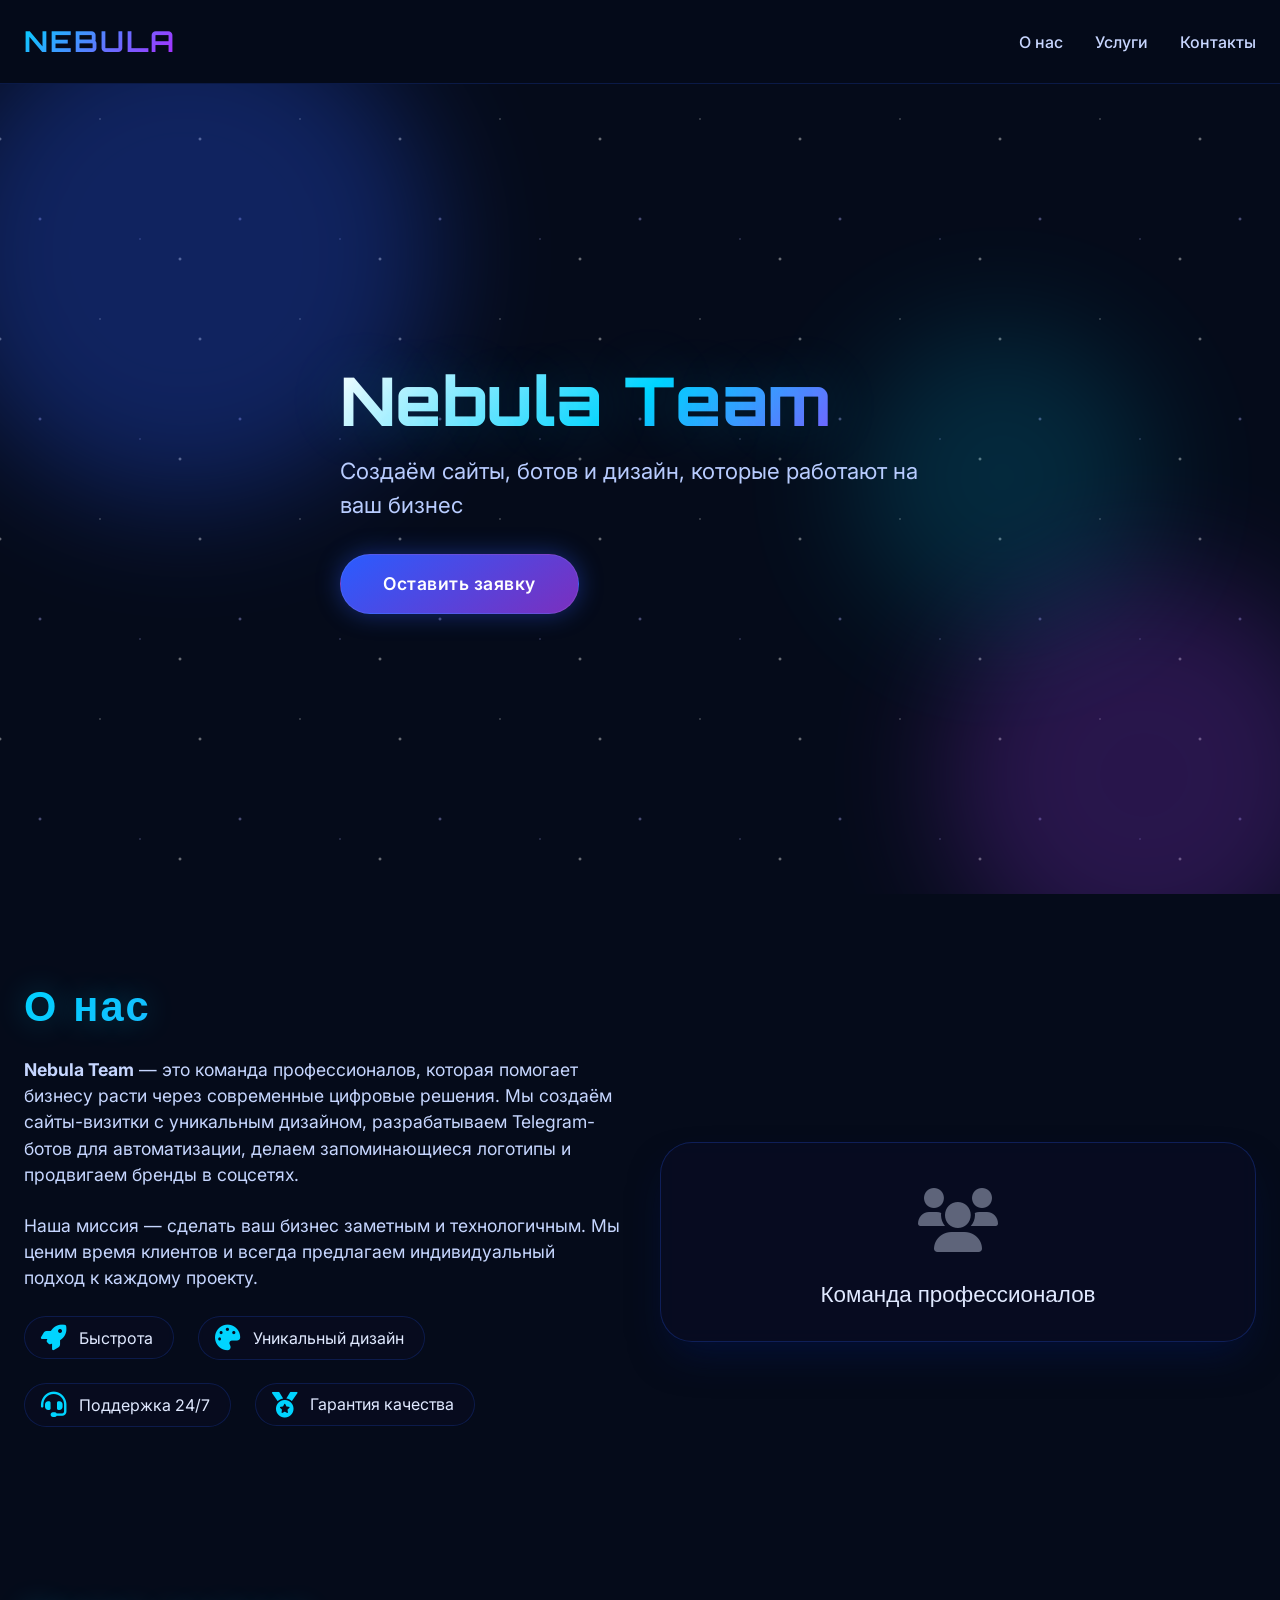
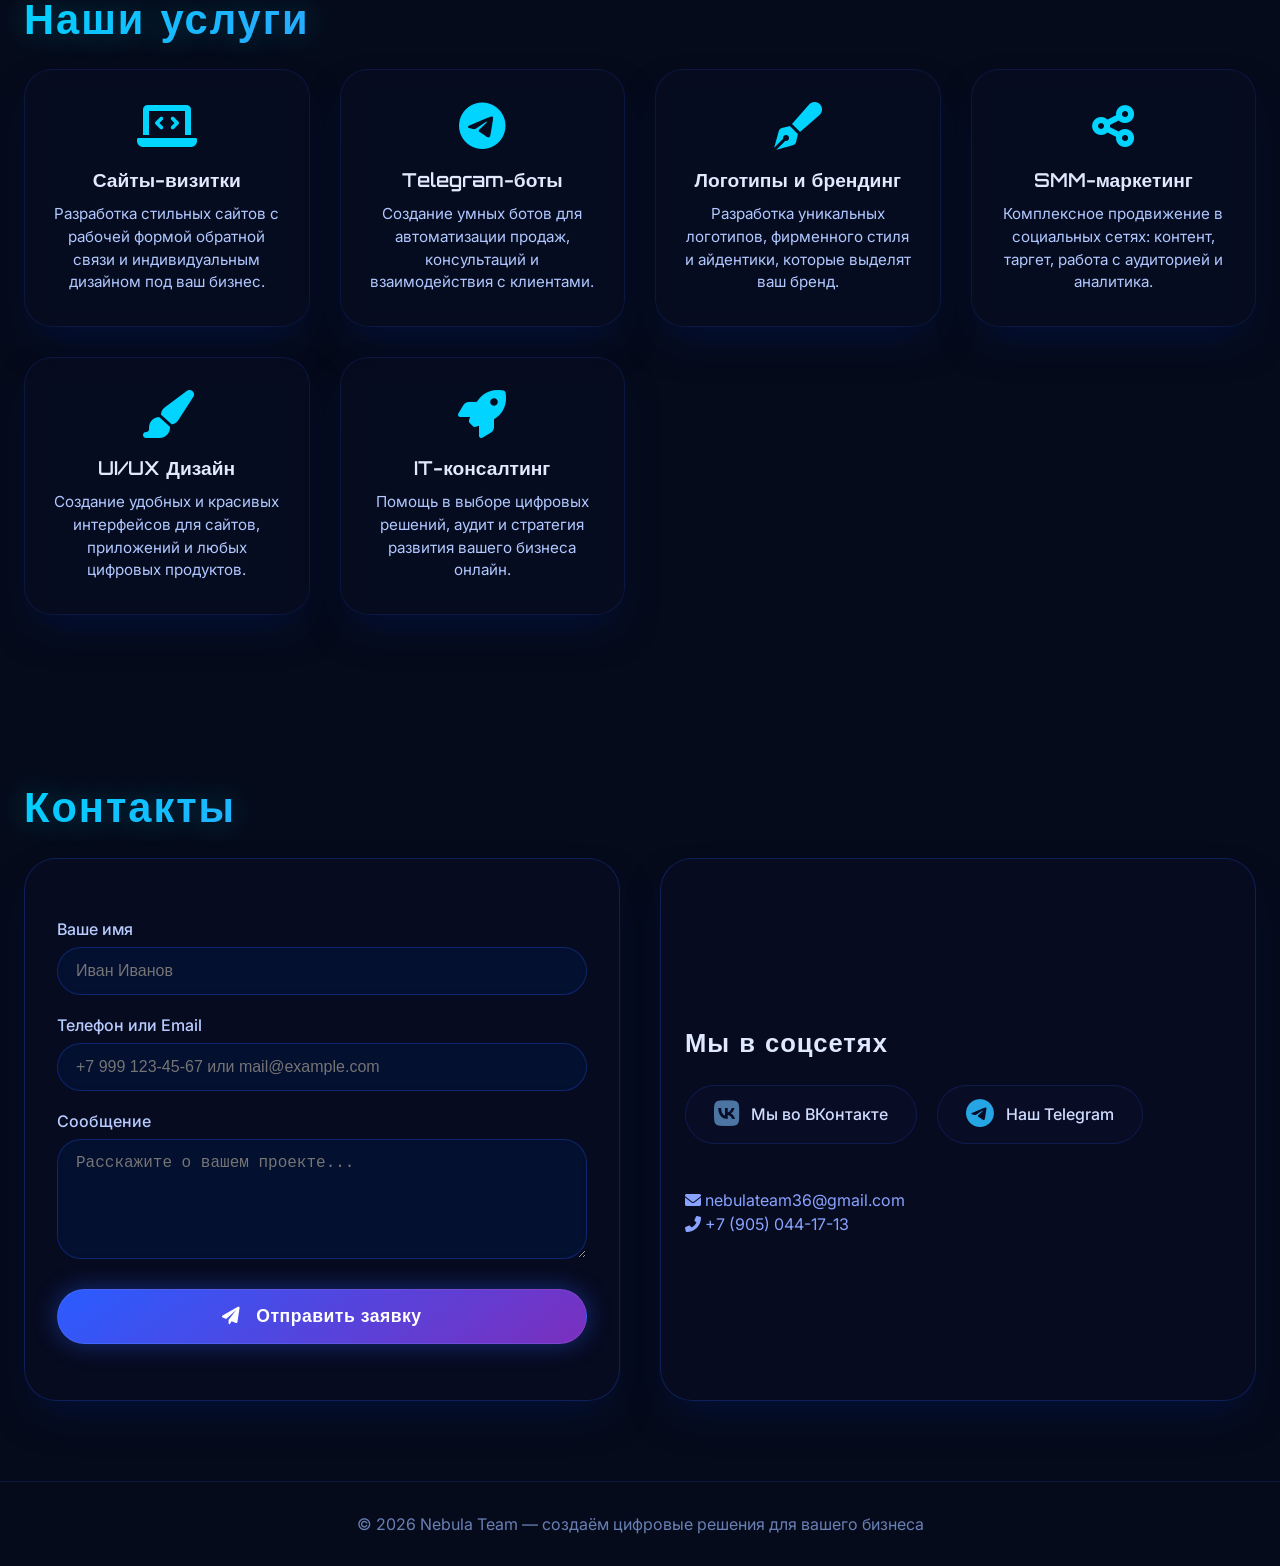
==== index.html @ 7425551d "Rename sait.html to index.html" ====
<!DOCTYPE html>
<html lang="ru">
<head>
    <meta charset="UTF-8">
    <meta name="viewport" content="width=device-width, initial-scale=1.0">
    <title>Nebula Team · IT-студия</title>
    <link rel="stylesheet" href="style.css">
    <!-- Шрифты -->
    <link rel="preconnect" href="https://fonts.googleapis.com">
    <link rel="preconnect" href="https://fonts.gstatic.com" crossorigin>
    <link href="https://fonts.googleapis.com/css2?family=Inter:opsz,wght@14..32,400;14..32,500;14..32,600;14..32,700&family=Orbitron:wght@500;600;700;800&display=swap" rel="stylesheet">
    <!-- Font Awesome 6 -->
    <link rel="stylesheet" href="https://cdnjs.cloudflare.com/ajax/libs/font-awesome/6.0.0-beta3/css/all.min.css">
</head>
<body>
    <!-- ========== ХЕДЕР ========== -->
    <header>
        <div class="container header-inner">
            <div class="logo-container">
                <span class="logo-text">NEBULA</span>
            </div>
            <nav>
                <button class="hamburger" id="hamburger" aria-label="Меню">
                    <i class="fas fa-bars"></i>
                </button>
                <ul id="nav-menu">
                    <li><a href="#about">О нас</a></li>
                    <li><a href="#services">Услуги</a></li>
                    <li><a href="#contacts">Контакты</a></li>
                </ul>
            </nav>
        </div>
    </header>

    <!-- ========== HERO ========== -->
    <section class="hero" id="home">
        <div class="hero-bg">
            <div class="stars"></div>
            <div class="floating-shapes">
                <div class="shape shape1"></div>
                <div class="shape shape2"></div>
                <div class="shape shape3"></div>
            </div>
        </div>
        <div class="container hero-content">
            <h1>Nebula Team</h1>
            <p>Создаём сайты, ботов и дизайн, которые работают на ваш бизнес</p>
            <a href="#contacts" class="btn-primary">Оставить заявку</a>
        </div>
    </section>

    <!-- ========== О НАС ========== -->
    <section id="about">
        <div class="container">
            <h2 class="section-title">О нас</h2>
            <div class="about-grid">
                <div class="about-text">
                    <p><strong>Nebula Team</strong> — это команда профессионалов, которая помогает бизнесу расти через современные цифровые решения. Мы создаём сайты-визитки с уникальным дизайном, разрабатываем Telegram-ботов для автоматизации, делаем запоминающиеся логотипы и продвигаем бренды в соцсетях.</p>
                    <p>Наша миссия — сделать ваш бизнес заметным и технологичным. Мы ценим время клиентов и всегда предлагаем индивидуальный подход к каждому проекту.</p>
                    <div class="advantages">
                        <span class="advantage-item"><i class="fas fa-rocket"></i> Быстрота</span>
                        <span class="advantage-item"><i class="fas fa-palette"></i> Уникальный дизайн</span>
                        <span class="advantage-item"><i class="fas fa-headset"></i> Поддержка 24/7</span>
                        <span class="advantage-item"><i class="fas fa-medal"></i> Гарантия качества</span>
                    </div>
                </div>
                <div class="glass" style="padding: 30px; min-height: 200px; display: flex; align-items: center; justify-content: center; flex-direction: column;">
                    <span style="font-size: 4rem; opacity: 0.4;"><i class="fas fa-users"></i></span>
                    <span style="font-family: 'Orbitron', sans-serif; font-size: 1.4rem; margin-top: 8px;">Команда профессионалов</span>
                </div>
            </div>
        </div>
    </section>

    <!-- ========== УСЛУГИ ========== -->
    <section id="services">
        <div class="container">
            <h2 class="section-title">Наши услуги</h2>
            <div class="services-grid">
                <!-- 1. Разработка сайтов-визиток -->
                <div class="service-card glass">
                    <i class="fas fa-laptop-code"></i>
                    <h3>Сайты-визитки</h3>
                    <p>Разработка стильных сайтов с рабочей формой обратной связи и индивидуальным дизайном под ваш бизнес.</p>
                </div>
                <!-- 2. Telegram-боты -->
                <div class="service-card glass">
                    <i class="fab fa-telegram"></i>
                    <h3>Telegram-боты</h3>
                    <p>Создание умных ботов для автоматизации продаж, консультаций и взаимодействия с клиентами.</p>
                </div>
                <!-- 3. Создание логотипов -->
                <div class="service-card glass">
                    <i class="fas fa-pen-fancy"></i>
                    <h3>Логотипы и брендинг</h3>
                    <p>Разработка уникальных логотипов, фирменного стиля и айдентики, которые выделят ваш бренд.</p>
                </div>
                <!-- 4. SMM-маркетинг -->
                <div class="service-card glass">
                    <i class="fas fa-share-alt"></i>
                    <h3>SMM-маркетинг</h3>
                    <p>Комплексное продвижение в социальных сетях: контент, таргет, работа с аудиторией и аналитика.</p>
                </div>
                <!-- 5. Дополнительно: Дизайн -->
                <div class="service-card glass">
                    <i class="fas fa-paint-brush"></i>
                    <h3>UI/UX Дизайн</h3>
                    <p>Создание удобных и красивых интерфейсов для сайтов, приложений и любых цифровых продуктов.</p>
                </div>
                <!-- 6. Дополнительно: Консалтинг -->
                <div class="service-card glass">
                    <i class="fas fa-rocket"></i>
                    <h3>IT-консалтинг</h3>
                    <p>Помощь в выборе цифровых решений, аудит и стратегия развития вашего бизнеса онлайн.</p>
                </div>
            </div>
        </div>
    </section>

    <!-- ========== КОНТАКТЫ ========== -->
    <section id="contacts">
        <div class="container">
            <h2 class="section-title">Контакты</h2>
            <div class="contacts-wrapper">
                <!-- Форма -->
                <div class="contact-form glass">
                    <form id="contactForm">
                        <label for="name">Ваше имя</label>
                        <input type="text" id="name" placeholder="Иван Иванов" required>

                        <label for="contact">Телефон или Email</label>
                        <input type="text" id="contact" placeholder="+7 999 123-45-67 или mail@example.com" required>

                        <label for="message">Сообщение</label>
                        <textarea id="message" placeholder="Расскажите о вашем проекте..." required></textarea>

                        <button type="submit" class="btn-primary" id="submitBtn">
                            <i class="fas fa-paper-plane" style="margin-right: 10px;"></i> Отправить заявку
                        </button>
                    </form>
                    <div id="formStatus" style="margin-top: 16px; font-weight: 500;"></div>
                </div>

                <!-- Социальные сети -->
                <div class="social-block glass">
                    <h3>Мы в соцсетях</h3>
                    <div class="social-links">
                        <a href="https://vk.com/your_club" target="_blank" rel="noopener">
                            <i class="fab fa-vk" style="color: #4C75A3;"></i> Мы во ВКонтакте
                        </a>
                        <a href="https://t.me/your_channel" target="_blank" rel="noopener">
                            <i class="fab fa-telegram-plane" style="color: #26A5E4;"></i> Наш Telegram
                        </a>
                    </div>
                    <div style="margin-top: 20px; color: #8aa3ff;">
                        <p><i class="fas fa-envelope"></i> nebulateam36@gmail.com</p>
                        <p><i class="fas fa-phone-alt"></i> +7 (905) 044-17-13</p>
                    </div>
                </div>
            </div>
        </div>
    </section>

    <!-- ========== ФУТЕР ========== -->
    <footer style="padding: 30px 0; border-top: 1px solid rgba(42,92,255,0.15); text-align: center; color: #6a7fb5;">
        <div class="container">
            <p>© 2026 Nebula Team — создаём цифровые решения для вашего бизнеса</p>
        </div>
    </footer>

    <script src="script.js"></script>
</body>
</html>
---- style.css ----
/* ----- RESET & БАЗА ----- */
* {
    margin: 0;
    padding: 0;
    box-sizing: border-box;
}
html {
    scroll-behavior: smooth;
}
body {
    font-family: 'Inter', sans-serif;
    background-color: #050B1A;
    color: #e0e9ff;
    line-height: 1.5;
    overflow-x: hidden;
}
a {
    text-decoration: none;
    color: inherit;
}
.container {
    max-width: 1300px;
    margin: 0 auto;
    padding: 0 24px;
}

/* ----- СТЕКЛЯННЫЕ КАРТОЧКИ И НЕОН ----- */
.glass {
    background: rgba(10, 14, 39, 0.55);
    backdrop-filter: blur(10px);
    -webkit-backdrop-filter: blur(10px);
    border: 1px solid rgba(42, 92, 255, 0.25);
    border-radius: 32px;
    box-shadow: 0 20px 40px -12px rgba(0, 20, 80, 0.6);
}
.neon-glow {
    box-shadow: 0 0 20px rgba(0, 212, 255, 0.3), 0 0 60px rgba(176, 38, 255, 0.2);
}
.btn-primary {
    display: inline-block;
    background: linear-gradient(145deg, #2A5CFF, #7B2FBE);
    border: none;
    padding: 16px 42px;
    border-radius: 60px;
    font-weight: 600;
    font-size: 1.1rem;
    color: #fff;
    letter-spacing: 0.5px;
    cursor: pointer;
    transition: 0.3s ease;
    box-shadow: 0 0 24px rgba(42, 92, 255, 0.4);
    border: 1px solid rgba(255,255,255,0.08);
}
.btn-primary:hover {
    transform: translateY(-3px) scale(1.02);
    box-shadow: 0 0 40px #2A5CFF, 0 0 80px #7B2FBE;
    background: linear-gradient(145deg, #3b6aff, #8f3fdf);
}
.section-title {
    font-family: 'Orbitron', sans-serif;
    font-weight: 700;
    font-size: 2.6rem;
    letter-spacing: 2px;
    margin-bottom: 20px;
    background: linear-gradient(135deg, #00D4FF, #B026FF);
    -webkit-background-clip: text;
    -webkit-text-fill-color: transparent;
    background-clip: text;
    text-shadow: 0 0 30px rgba(0, 212, 255, 0.3);
}

/* ----- ХЕДЕР / НАЗВАНИЕ ----- */
header {
    padding: 20px 0;
    position: sticky;
    top: 0;
    z-index: 100;
    background: rgba(5, 11, 26, 0.75);
    backdrop-filter: blur(12px);
    -webkit-backdrop-filter: blur(12px);
    border-bottom: 1px solid rgba(42, 92, 255, 0.2);
}
.header-inner {
    display: flex;
    align-items: center;
    justify-content: space-between;
    flex-wrap: wrap;
}
.logo-container {
    display: flex;
    align-items: center;
}
.logo-text {
    font-family: 'Orbitron', sans-serif;
    font-weight: 700;
    font-size: 1.8rem;
    letter-spacing: 2px;
    background: linear-gradient(135deg, #00D4FF, #B026FF);
    -webkit-background-clip: text;
    -webkit-text-fill-color: transparent;
    background-clip: text;
}

/* НАВИГАЦИЯ */
nav ul {
    display: flex;
    list-style: none;
    gap: 32px;
    align-items: center;
}
nav a {
    font-weight: 500;
    font-size: 1rem;
    color: #c8d6ff;
    transition: 0.2s;
    border-bottom: 2px solid transparent;
    padding-bottom: 4px;
}
nav a:hover {
    color: #00D4FF;
    border-bottom-color: #7B2FBE;
}
.hamburger {
    display: none;
    font-size: 2rem;
    background: none;
    border: none;
    color: #c8d6ff;
    cursor: pointer;
}

/* ----- HERO (с анимированным фоном) ----- */
.hero {
    position: relative;
    min-height: 90vh;
    display: flex;
    align-items: center;
    overflow: hidden;
    padding: 60px 0;
}
.hero-bg {
    position: absolute;
    inset: 0;
    z-index: 0;
    pointer-events: none;
}
.stars {
    position: absolute;
    width: 200%;
    height: 200%;
    top: -50%;
    left: -50%;
    background-image: radial-gradient(2px 2px at 20% 30%, #fff, rgba(0,0,0,0)),
                      radial-gradient(2px 2px at 40% 70%, #b0b0ff, rgba(0,0,0,0)),
                      radial-gradient(1px 1px at 70% 20%, #fff, rgba(0,0,0,0)),
                      radial-gradient(1px 1px at 90% 80%, #b0b0ff, rgba(0,0,0,0)),
                      radial-gradient(2px 2px at 10% 90%, #fff, rgba(0,0,0,0));
    background-size: 200px 200px;
    animation: starPulse 8s infinite alternate;
    opacity: 0.6;
}
@keyframes starPulse {
    0% { opacity: 0.4; transform: scale(1); }
    100% { opacity: 0.9; transform: scale(1.02); }
}
.floating-shapes {
    position: absolute;
    width: 100%;
    height: 100%;
    top: 0;
    left: 0;
}
.shape {
    position: absolute;
    border-radius: 50%;
    filter: blur(60px);
    opacity: 0.3;
    animation: float 16s infinite alternate ease-in-out;
}
.shape1 { width: 500px; height: 500px; background: #2A5CFF; top: -10%; left: -5%; }
.shape2 { width: 400px; height: 400px; background: #7B2FBE; bottom: -10%; right: -5%; animation-duration: 20s; }
.shape3 { width: 300px; height: 300px; background: #00D4FF; top: 30%; right: 10%; animation-duration: 14s; opacity: 0.15; }
@keyframes float {
    0% { transform: translate(0, 0) scale(1); }
    100% { transform: translate(40px, -30px) scale(1.1); }
}
.hero-content {
    position: relative;
    z-index: 2;
    max-width: 800px;
}
.hero h1 {
    font-family: 'Orbitron', sans-serif;
    font-weight: 800;
    font-size: 4.2rem;
    line-height: 1.1;
    background: linear-gradient(135deg, #fff, #00D4FF, #B026FF);
    -webkit-background-clip: text;
    -webkit-text-fill-color: transparent;
    background-clip: text;
    margin-bottom: 16px;
    text-shadow: 0 0 60px rgba(0, 212, 255, 0.2);
}
.hero p {
    font-size: 1.4rem;
    color: #b8ccff;
    margin-bottom: 32px;
    max-width: 600px;
    font-weight: 400;
}

/* ----- СЕКЦИИ ОБЩИЕ ----- */
section {
    padding: 80px 0;
}

/* О НАС */
.about-grid {
    display: grid;
    grid-template-columns: 1fr 1fr;
    gap: 40px;
    align-items: center;
}
.about-text p {
    font-size: 1.1rem;
    color: #c6d6ff;
    margin-bottom: 24px;
}
.advantages {
    display: flex;
    flex-wrap: wrap;
    gap: 24px;
    margin-top: 16px;
}
.advantage-item {
    display: flex;
    align-items: center;
    gap: 12px;
    background: rgba(10, 14, 39, 0.4);
    backdrop-filter: blur(4px);
    padding: 8px 20px 8px 16px;
    border-radius: 40px;
    border: 1px solid rgba(42, 92, 255, 0.2);
}
.advantage-item i {
    font-size: 1.6rem;
    color: #00D4FF;
}

/* УСЛУГИ */
.services-grid {
    display: grid;
    grid-template-columns: repeat(auto-fit, minmax(250px, 1fr));
    gap: 30px;
    margin-top: 20px;
}
.service-card {
    padding: 32px 24px;
    text-align: center;
    transition: 0.25s ease;
    border-radius: 28px;
    background: rgba(10, 14, 39, 0.45);
    backdrop-filter: blur(8px);
    border: 1px solid rgba(42, 92, 255, 0.15);
}
.service-card:hover {
    transform: translateY(-10px);
    border-color: #7B2FBE;
    box-shadow: 0 0 30px rgba(123, 47, 190, 0.3);
}
.service-card i {
    font-size: 3rem;
    color: #00D4FF;
    margin-bottom: 16px;
}
.service-card h3 {
    font-family: 'Orbitron', sans-serif;
    font-weight: 600;
    font-size: 1.2rem;
    margin-bottom: 8px;
}
.service-card p {
    color: #b0c8ff;
    font-size: 0.95rem;
}

/* КОНТАКТЫ + ФОРМА */
.contacts-wrapper {
    display: grid;
    grid-template-columns: 1fr 1fr;
    gap: 40px;
    margin-top: 20px;
}
.contact-form {
    padding: 40px 32px;
}
.contact-form label {
    font-weight: 500;
    display: block;
    margin-top: 18px;
    margin-bottom: 6px;
    color: #b8ccff;
}
.contact-form input,
.contact-form textarea {
    width: 100%;
    padding: 14px 18px;
    border-radius: 40px;
    background: rgba(0, 20, 60, 0.5);
    border: 1px solid rgba(42, 92, 255, 0.3);
    color: #fff;
    font-size: 1rem;
    outline: none;
    transition: 0.2s;
    backdrop-filter: blur(4px);
}
.contact-form input:focus,
.contact-form textarea:focus {
    border-color: #00D4FF;
    box-shadow: 0 0 20px rgba(0, 212, 255, 0.2);
}
.contact-form textarea {
    min-height: 120px;
    resize: vertical;
    border-radius: 24px;
}
.contact-form .btn-primary {
    margin-top: 24px;
    width: 100%;
    justify-content: center;
}
.social-block {
    padding: 32px 24px;
    display: flex;
    flex-direction: column;
    gap: 24px;
    justify-content: center;
}
.social-block h3 {
    font-family: 'Orbitron', sans-serif;
    font-size: 1.6rem;
    letter-spacing: 1px;
}
.social-links {
    display: flex;
    flex-wrap: wrap;
    gap: 20px;
}
.social-links a {
    display: inline-flex;
    align-items: center;
    gap: 12px;
    background: rgba(10, 14, 39, 0.6);
    backdrop-filter: blur(4px);
    padding: 14px 28px;
    border-radius: 60px;
    border: 1px solid rgba(42, 92, 255, 0.2);
    font-weight: 500;
    transition: 0.2s;
    color: #d0ddff;
}
.social-links a i {
    font-size: 1.8rem;
}
.social-links a:hover {
    border-color: #00D4FF;
    box-shadow: 0 0 24px rgba(0, 212, 255, 0.2);
    transform: scale(1.03);
}

/* ----- АДАПТИВНОСТЬ (Mobile First) ----- */
@media (max-width: 992px) {
    .about-grid {
        grid-template-columns: 1fr;
    }
    .contacts-wrapper {
        grid-template-columns: 1fr;
    }
    .hero h1 {
        font-size: 3.2rem;
    }
}
@media (max-width: 768px) {
    .hamburger {
        display: block;
    }
    nav ul {
        display: none;
        flex-direction: column;
        background: rgba(5, 11, 26, 0.95);
        backdrop-filter: blur(12px);
        padding: 20px;
        border-radius: 24px;
        margin-top: 12px;
        gap: 16px;
        width: 100%;
    }
    nav ul.show {
        display: flex;
    }
    .header-inner {
        flex-wrap: wrap;
    }
    nav {
        width: 100%;
    }
    .hero h1 {
        font-size: 2.6rem;
    }
    .hero p {
        font-size: 1.1rem;
    }
    .section-title {
        font-size: 2rem;
    }
    .services-grid {
        grid-template-columns: 1fr 1fr;
    }
}
@media (max-width: 480px) {
    .services-grid {
        grid-template-columns: 1fr;
    }
    .social-links a {
        width: 100%;
        justify-content: center;
    }
    .logo-text {
        font-size: 1.4rem;
    }
}
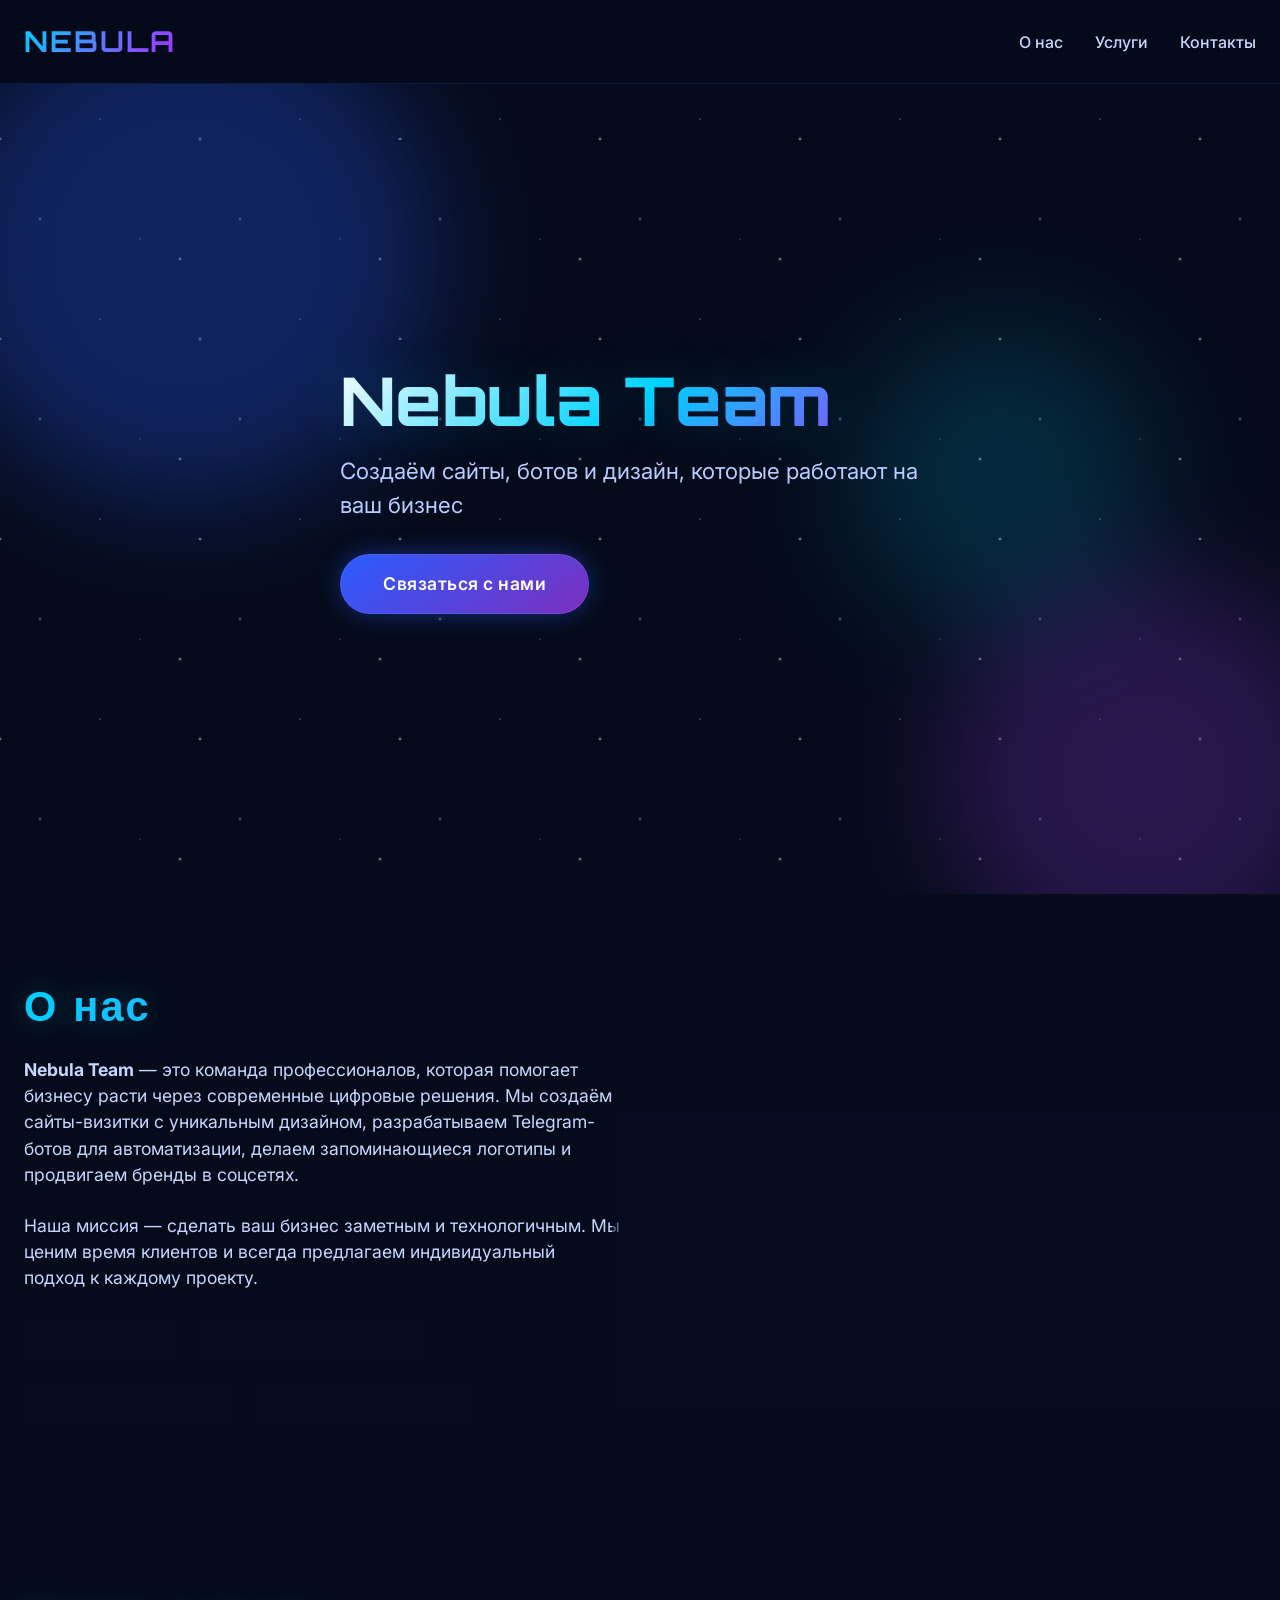
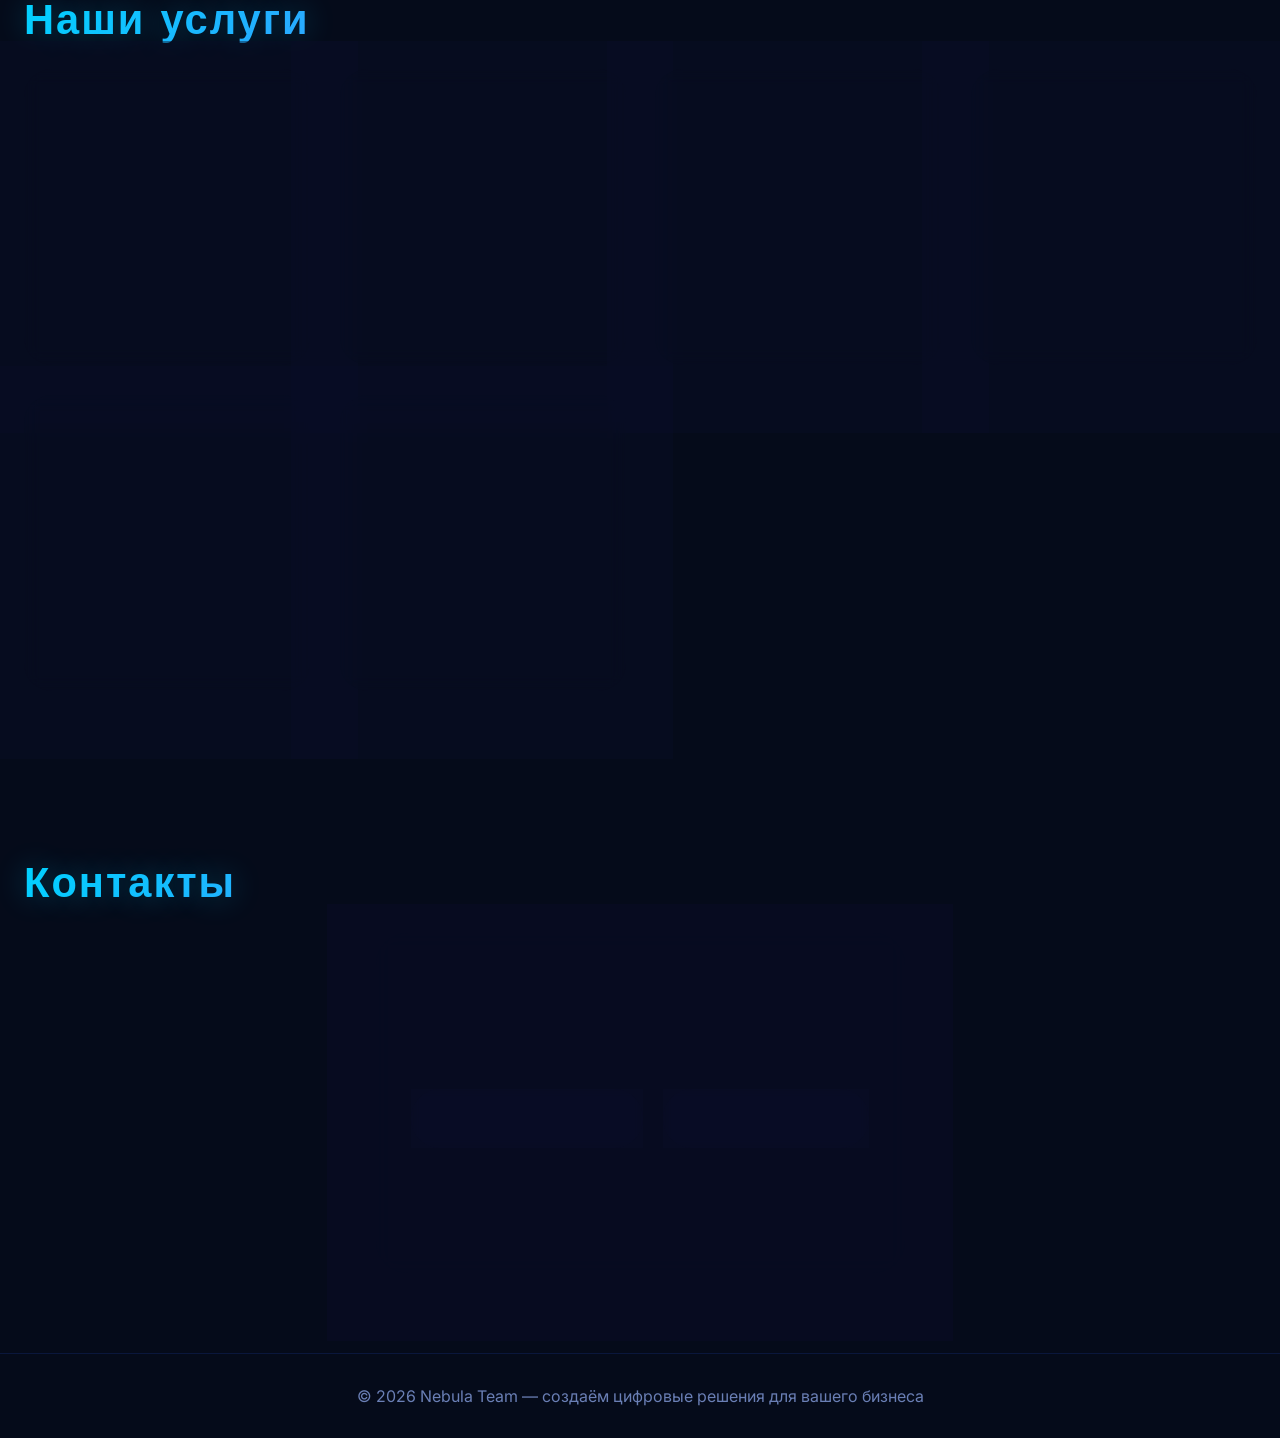
==== commit b8e8fd06: "Rename sait.html to index.html" ====
--- a/index.html
+++ b/index.html
@@ -45,7 +45,7 @@
         <div class="container hero-content">
             <h1>Nebula Team</h1>
             <p>Создаём сайты, ботов и дизайн, которые работают на ваш бизнес</p>
-            <a href="#contacts" class="btn-primary">Оставить заявку</a>
+            <a href="#contacts" class="btn-primary">Связаться с нами</a>
         </div>
     </section>
 
@@ -72,47 +72,65 @@
         </div>
     </section>
 
-    <!-- ========== УСЛУГИ ========== -->
+    <!-- ========== УСЛУГИ (кликабельные) ========== -->
     <section id="services">
         <div class="container">
             <h2 class="section-title">Наши услуги</h2>
             <div class="services-grid">
-                <!-- 1. Разработка сайтов-визиток -->
-                <div class="service-card glass">
-                    <i class="fas fa-laptop-code"></i>
-                    <h3>Сайты-визитки</h3>
-                    <p>Разработка стильных сайтов с рабочей формой обратной связи и индивидуальным дизайном под ваш бизнес.</p>
-                </div>
+                <!-- 1. Сайты-визитки -->
+                <a href="service.html?id=websites" class="service-card-link">
+                    <div class="service-card glass">
+                        <i class="fas fa-laptop-code"></i>
+                        <h3>Сайты-визитки</h3>
+                        <p>Разработка стильных сайтов с рабочей формой обратной связи и индивидуальным дизайном под ваш бизнес.</p>
+                        <span class="service-tag">Подробнее →</span>
+                    </div>
+                </a>
                 <!-- 2. Telegram-боты -->
-                <div class="service-card glass">
-                    <i class="fab fa-telegram"></i>
-                    <h3>Telegram-боты</h3>
-                    <p>Создание умных ботов для автоматизации продаж, консультаций и взаимодействия с клиентами.</p>
-                </div>
-                <!-- 3. Создание логотипов -->
-                <div class="service-card glass">
-                    <i class="fas fa-pen-fancy"></i>
-                    <h3>Логотипы и брендинг</h3>
-                    <p>Разработка уникальных логотипов, фирменного стиля и айдентики, которые выделят ваш бренд.</p>
-                </div>
+                <a href="service.html?id=telegram" class="service-card-link">
+                    <div class="service-card glass">
+                        <i class="fab fa-telegram"></i>
+                        <h3>Telegram-боты</h3>
+                        <p>Создание умных ботов для автоматизации продаж, консультаций и взаимодействия с клиентами.</p>
+                        <span class="service-tag">Подробнее →</span>
+                    </div>
+                </a>
+                <!-- 3. Логотипы и брендинг -->
+                <a href="service.html?id=logo" class="service-card-link">
+                    <div class="service-card glass">
+                        <i class="fas fa-pen-fancy"></i>
+                        <h3>Логотипы и брендинг</h3>
+                        <p>Разработка уникальных логотипов, фирменного стиля и айдентики, которые выделят ваш бренд.</p>
+                        <span class="service-tag">Подробнее →</span>
+                    </div>
+                </a>
                 <!-- 4. SMM-маркетинг -->
-                <div class="service-card glass">
-                    <i class="fas fa-share-alt"></i>
-                    <h3>SMM-маркетинг</h3>
-                    <p>Комплексное продвижение в социальных сетях: контент, таргет, работа с аудиторией и аналитика.</p>
-                </div>
-                <!-- 5. Дополнительно: Дизайн -->
-                <div class="service-card glass">
-                    <i class="fas fa-paint-brush"></i>
-                    <h3>UI/UX Дизайн</h3>
-                    <p>Создание удобных и красивых интерфейсов для сайтов, приложений и любых цифровых продуктов.</p>
-                </div>
-                <!-- 6. Дополнительно: Консалтинг -->
-                <div class="service-card glass">
-                    <i class="fas fa-rocket"></i>
-                    <h3>IT-консалтинг</h3>
-                    <p>Помощь в выборе цифровых решений, аудит и стратегия развития вашего бизнеса онлайн.</p>
-                </div>
+                <a href="service.html?id=smm" class="service-card-link">
+                    <div class="service-card glass">
+                        <i class="fas fa-share-alt"></i>
+                        <h3>SMM-маркетинг</h3>
+                        <p>Комплексное продвижение в социальных сетях: контент, таргет, работа с аудиторией и аналитика.</p>
+                        <span class="service-tag">Подробнее →</span>
+                    </div>
+                </a>
+                <!-- 5. UI/UX Дизайн -->
+                <a href="service.html?id=uiux" class="service-card-link">
+                    <div class="service-card glass">
+                        <i class="fas fa-paint-brush"></i>
+                        <h3>UI/UX Дизайн</h3>
+                        <p>Создание удобных и красивых интерфейсов для сайтов, приложений и любых цифровых продуктов.</p>
+                        <span class="service-tag">Подробнее →</span>
+                    </div>
+                </a>
+                <!-- 6. IT-консалтинг -->
+                <a href="service.html?id=consulting" class="service-card-link">
+                    <div class="service-card glass">
+                        <i class="fas fa-rocket"></i>
+                        <h3>IT-консалтинг</h3>
+                        <p>Помощь в выборе цифровых решений, аудит и стратегия развития вашего бизнеса онлайн.</p>
+                        <span class="service-tag">Подробнее →</span>
+                    </div>
+                </a>
             </div>
         </div>
     </section>
@@ -122,37 +140,18 @@
         <div class="container">
             <h2 class="section-title">Контакты</h2>
             <div class="contacts-wrapper">
-                <!-- Форма -->
-                <div class="contact-form glass">
-                    <form id="contactForm">
-                        <label for="name">Ваше имя</label>
-                        <input type="text" id="name" placeholder="Иван Иванов" required>
-
-                        <label for="contact">Телефон или Email</label>
-                        <input type="text" id="contact" placeholder="+7 999 123-45-67 или mail@example.com" required>
-
-                        <label for="message">Сообщение</label>
-                        <textarea id="message" placeholder="Расскажите о вашем проекте..." required></textarea>
-
-                        <button type="submit" class="btn-primary" id="submitBtn">
-                            <i class="fas fa-paper-plane" style="margin-right: 10px;"></i> Отправить заявку
-                        </button>
-                    </form>
-                    <div id="formStatus" style="margin-top: 16px; font-weight: 500;"></div>
-                </div>
-
-                <!-- Социальные сети -->
-                <div class="social-block glass">
-                    <h3>Мы в соцсетях</h3>
-                    <div class="social-links">
-                        <a href="https://vk.com/your_club" target="_blank" rel="noopener">
+                <div class="social-block glass" style="grid-column: 1 / -1; max-width: 600px; margin: 0 auto;">
+                    <h3>Свяжитесь с нами</h3>
+                    <p style="color: #b8ccff; margin-bottom: 16px;">Мы всегда на связи! Напишите нам в соцсетях или по email:</p>
+                    <div class="social-links" style="justify-content: center;">
+                        <a href="https://vk.ru/club239678865" target="_blank" rel="noopener">
                             <i class="fab fa-vk" style="color: #4C75A3;"></i> Мы во ВКонтакте
                         </a>
-                        <a href="https://t.me/your_channel" target="_blank" rel="noopener">
+                        <a href="https://t.me/nebulateam36" target="_blank" rel="noopener">
                             <i class="fab fa-telegram-plane" style="color: #26A5E4;"></i> Наш Telegram
                         </a>
                     </div>
-                    <div style="margin-top: 20px; color: #8aa3ff;">
+                    <div style="margin-top: 20px; color: #8aa3ff; text-align: center;">
                         <p><i class="fas fa-envelope"></i> nebulateam36@gmail.com</p>
                         <p><i class="fas fa-phone-alt"></i> +7 (905) 044-17-13</p>
                     </div>
--- a/style.css
+++ b/style.css
@@ -284,67 +284,30 @@
     font-size: 0.95rem;
 }
 
-/* КОНТАКТЫ + ФОРМА */
+/* КОНТАКТЫ (только соцсети, форма удалена) */
 .contacts-wrapper {
-    display: grid;
-    grid-template-columns: 1fr 1fr;
-    gap: 40px;
+    display: flex;
+    justify-content: center;
     margin-top: 20px;
 }
-.contact-form {
+.social-block {
     padding: 40px 32px;
-}
-.contact-form label {
-    font-weight: 500;
-    display: block;
-    margin-top: 18px;
-    margin-bottom: 6px;
-    color: #b8ccff;
-}
-.contact-form input,
-.contact-form textarea {
-    width: 100%;
-    padding: 14px 18px;
-    border-radius: 40px;
-    background: rgba(0, 20, 60, 0.5);
-    border: 1px solid rgba(42, 92, 255, 0.3);
-    color: #fff;
-    font-size: 1rem;
-    outline: none;
-    transition: 0.2s;
-    backdrop-filter: blur(4px);
-}
-.contact-form input:focus,
-.contact-form textarea:focus {
-    border-color: #00D4FF;
-    box-shadow: 0 0 20px rgba(0, 212, 255, 0.2);
-}
-.contact-form textarea {
-    min-height: 120px;
-    resize: vertical;
-    border-radius: 24px;
-}
-.contact-form .btn-primary {
-    margin-top: 24px;
-    width: 100%;
-    justify-content: center;
-}
-.social-block {
-    padding: 32px 24px;
     display: flex;
     flex-direction: column;
-    gap: 24px;
-    justify-content: center;
+    gap: 16px;
+    align-items: center;
+    text-align: center;
 }
 .social-block h3 {
     font-family: 'Orbitron', sans-serif;
-    font-size: 1.6rem;
+    font-size: 1.8rem;
     letter-spacing: 1px;
 }
 .social-links {
     display: flex;
     flex-wrap: wrap;
     gap: 20px;
+    justify-content: center;
 }
 .social-links a {
     display: inline-flex;
@@ -371,9 +334,6 @@
 /* ----- АДАПТИВНОСТЬ (Mobile First) ----- */
 @media (max-width: 992px) {
     .about-grid {
-        grid-template-columns: 1fr;
-    }
-    .contacts-wrapper {
         grid-template-columns: 1fr;
     }
     .hero h1 {
@@ -428,4 +388,95 @@
     .logo-text {
         font-size: 1.4rem;
     }
+}
+/* ============================================================
+   КЛИКАБЕЛЬНЫЕ КАРТОЧКИ УСЛУГ
+   ============================================================ */
+.service-card-link {
+    text-decoration: none;
+    color: inherit;
+    display: block;
+    transition: transform 0.3s ease;
+}
+
+.service-card-link:hover {
+    transform: translateY(-5px);
+}
+
+.service-card-link .service-card {
+    cursor: pointer;
+    transition: all 0.3s ease;
+    height: 100%;
+    display: flex;
+    flex-direction: column;
+}
+
+.service-card-link .service-card:hover {
+    border-color: #00D4FF;
+    box-shadow: 0 0 40px rgba(0, 212, 255, 0.2);
+}
+
+.service-tag {
+    display: inline-block;
+    margin-top: 16px;
+    color: #00D4FF;
+    font-weight: 600;
+    font-size: 0.9rem;
+    transition: all 0.3s ease;
+    opacity: 0.7;
+}
+
+.service-card-link:hover .service-tag {
+    opacity: 1;
+    transform: translateX(5px);
+}
+
+/* ============================================================
+   СТРАНИЦА УСЛУГИ (service.html)
+   ============================================================ */
+.back-link {
+    transition: all 0.3s ease;
+}
+
+.back-link:hover {
+    color: #B026FF !important;
+    transform: translateX(-5px);
+}
+
+.service-detail-card {
+    animation: fadeInUp 0.6s ease;
+}
+
+@keyframes fadeInUp {
+    from {
+        opacity: 0;
+        transform: translateY(30px);
+    }
+    to {
+        opacity: 1;
+        transform: translateY(0);
+    }
+}
+
+@media (max-width: 768px) {
+    .service-detail-card {
+        padding: 30px 20px !important;
+    }
+    
+    .service-detail-content .service-header {
+        flex-direction: column;
+        text-align: center;
+    }
+    
+    .service-detail-content [style*="grid-template-columns: 1fr 1fr"] {
+        grid-template-columns: 1fr !important;
+    }
+    
+    .service-detail-content [style*="grid-template-columns: 1fr 1fr 1fr"] {
+        grid-template-columns: 1fr !important;
+    }
+    
+    .service-detail-content h1 {
+        font-size: 1.8rem !important;
+    }
 }
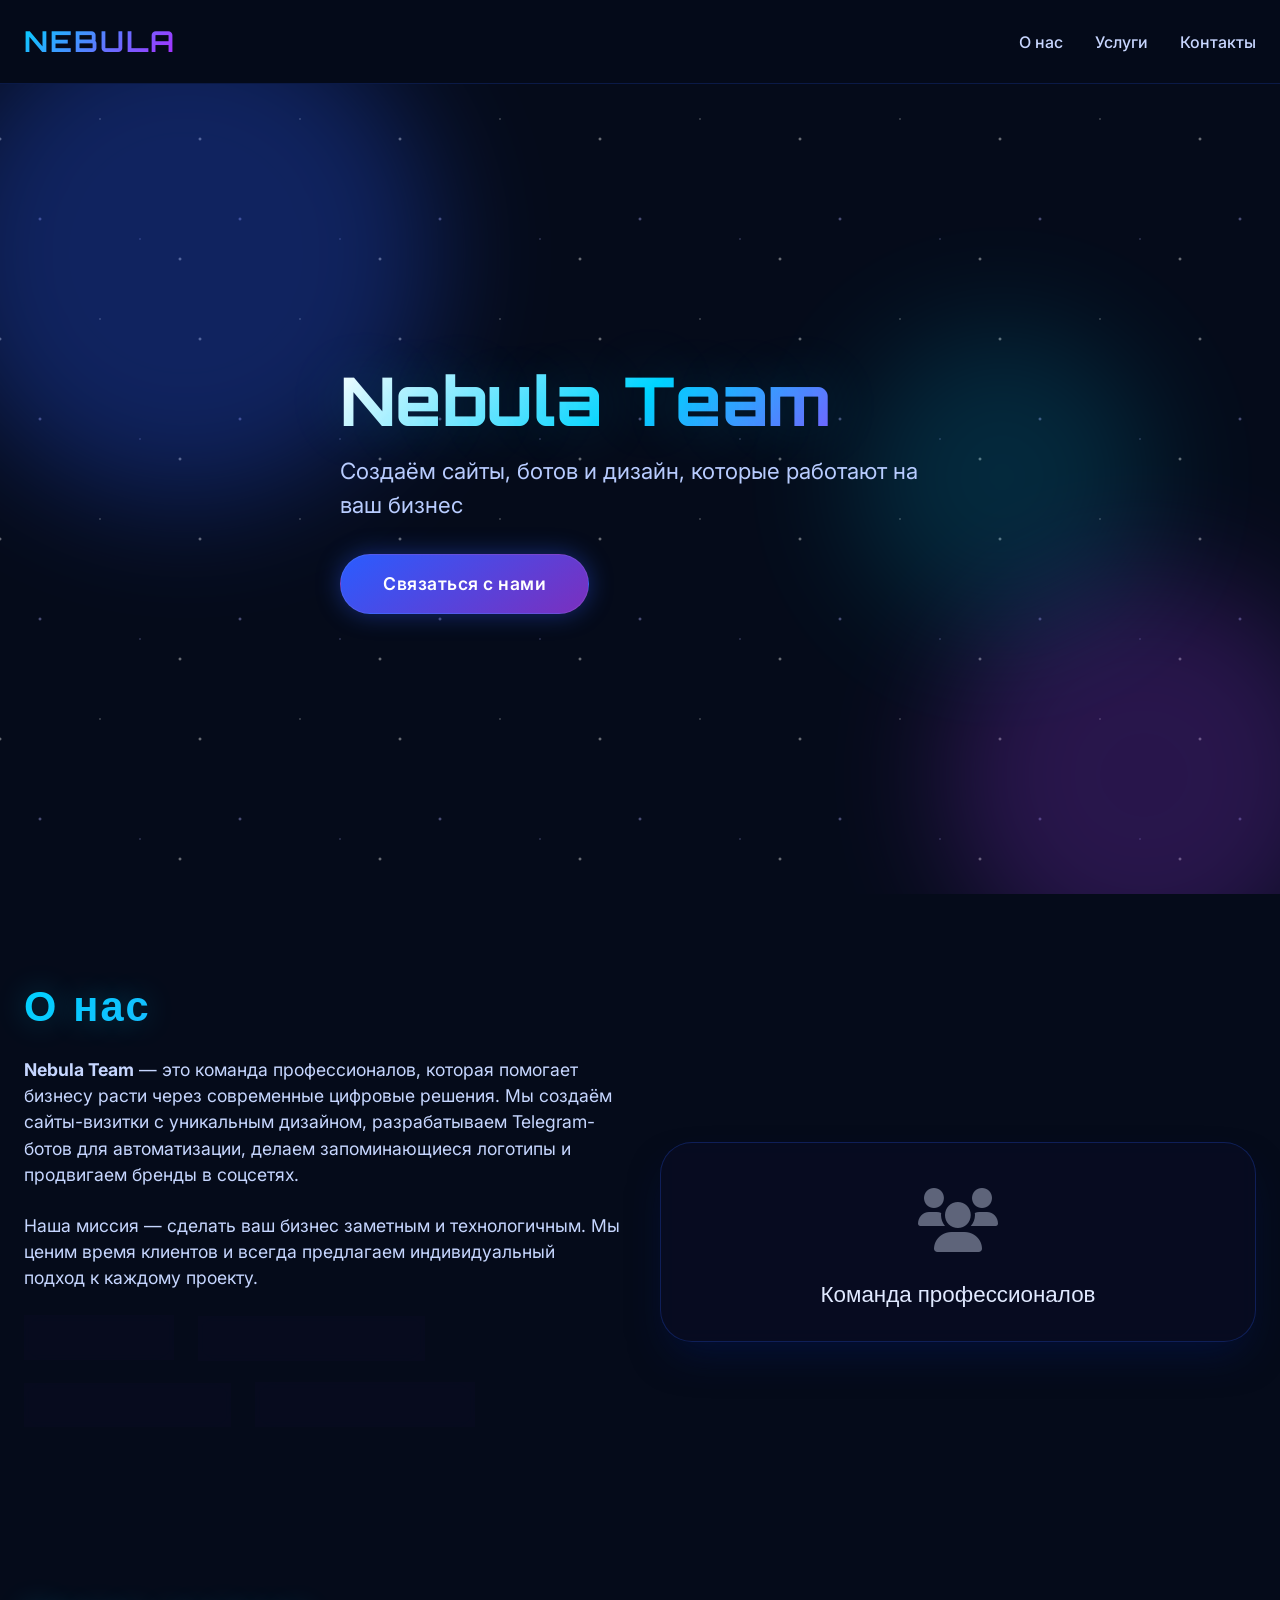
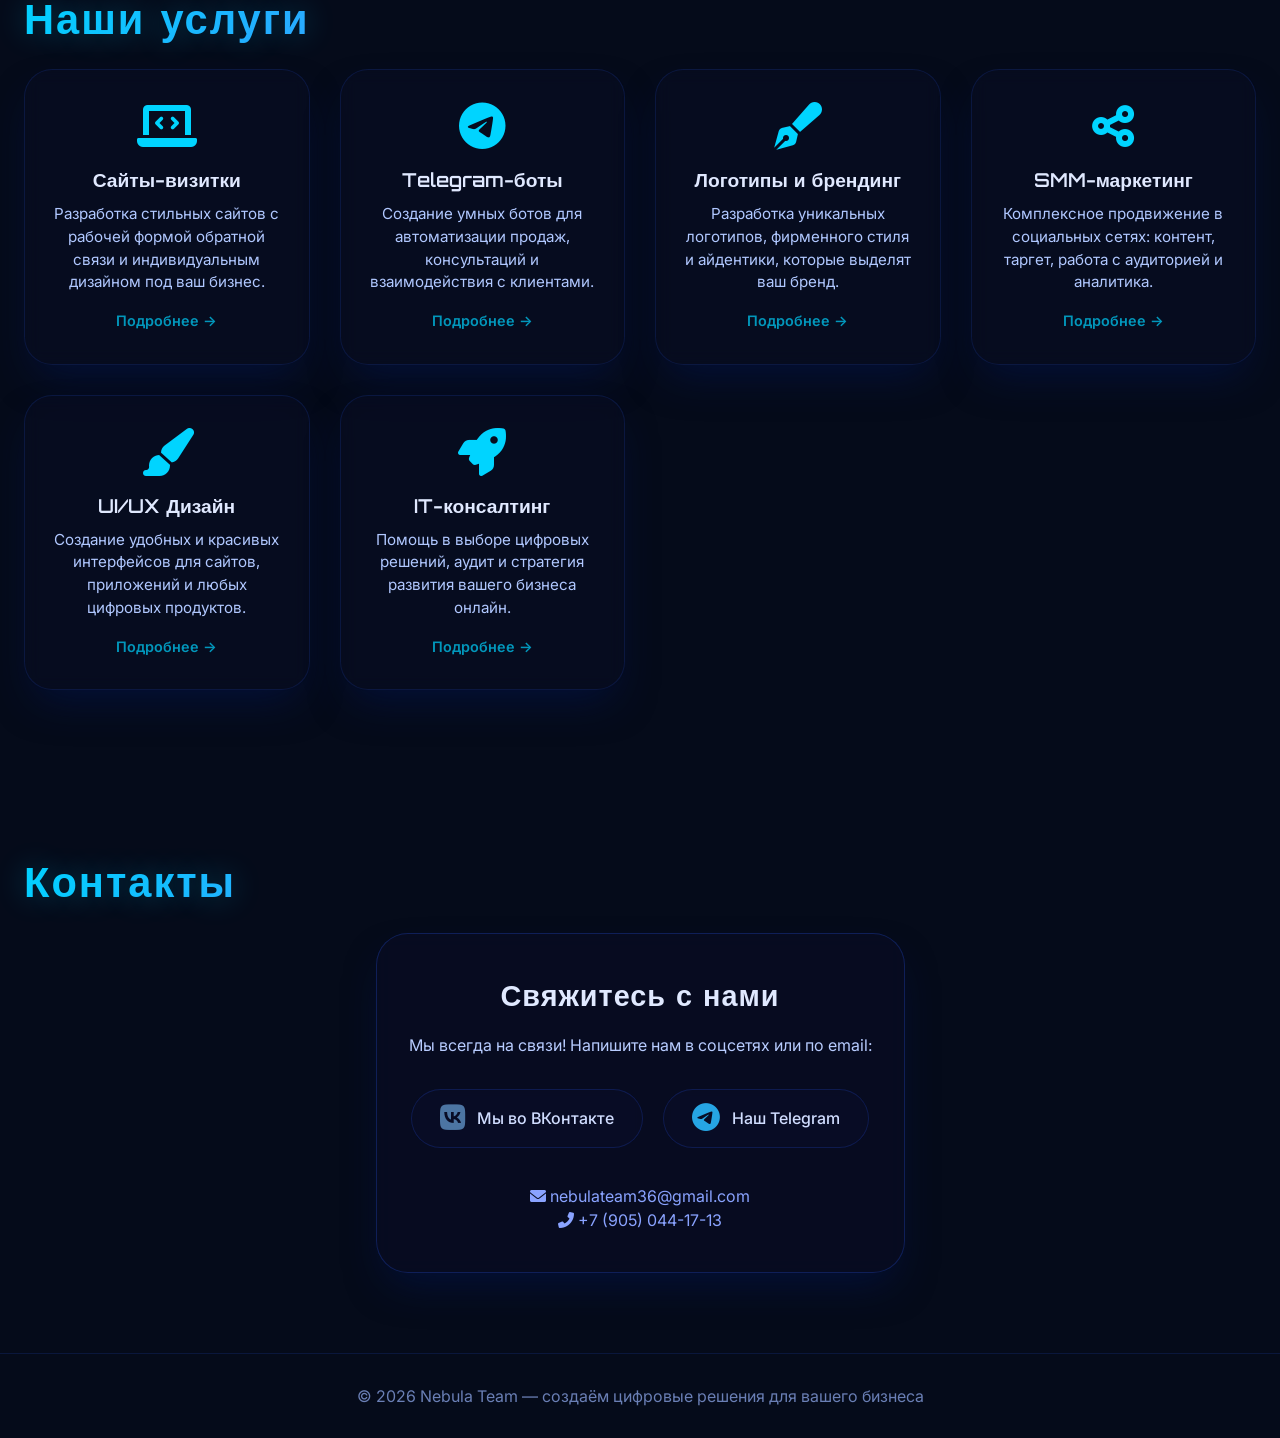
==== commit 2948f7c0: "Update index.html" ====
--- a/index.html
+++ b/index.html
@@ -1,6 +1,19 @@
 <!DOCTYPE html>
 <html lang="ru">
 <head>
+    <!-- Название вкладки в браузере и главный заголовок для поиска -->
+<title>Nebula Team — Разработка сайтов, ботов и дизайн</title>
+
+<!-- Краткое описание сайта, которое будет в сниппете (выдержке) поиска -->
+<meta name="description" content="Nebula Team: создаём сайты-визитки, Telegram-ботов, логотипы и занимаемся SMM-маркетингом. Индивидуальный подход и современные решения для бизнеса.">
+
+<!-- Ключевые слова (по ним тоже ищут) -->
+<meta name="keywords" content="Nebula Team, разработка сайтов, создание ботов, дизайн логотипов, SMM маркетинг, IT команда">
+
+<!-- Название для соцсетей (при расшаривании ссылки) -->
+<meta property="og:title" content="Nebula Team">
+<meta property="og:description" content="Создаём цифровые решения для вашего бизнеса.">
+<meta property="og:type" content="website">
     <meta charset="UTF-8">
     <meta name="viewport" content="width=device-width, initial-scale=1.0">
     <title>Nebula Team · IT-студия</title>
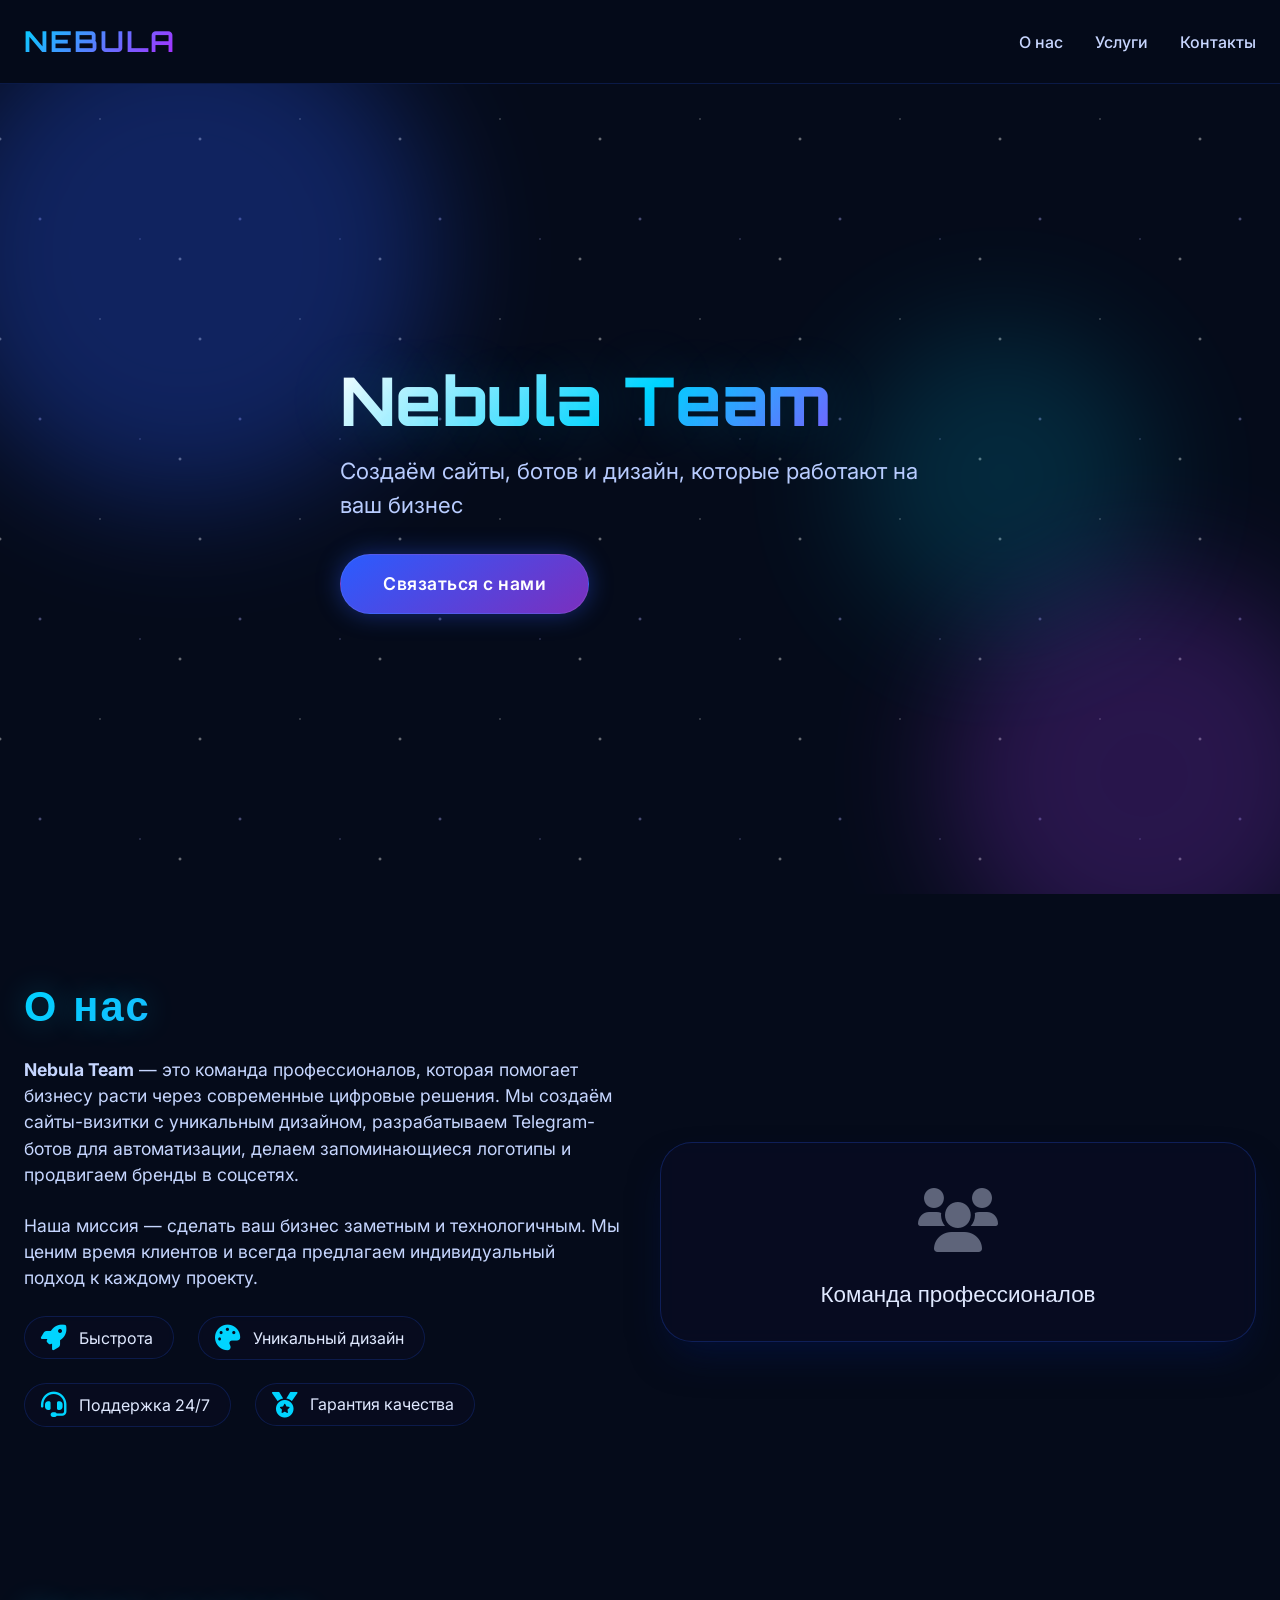
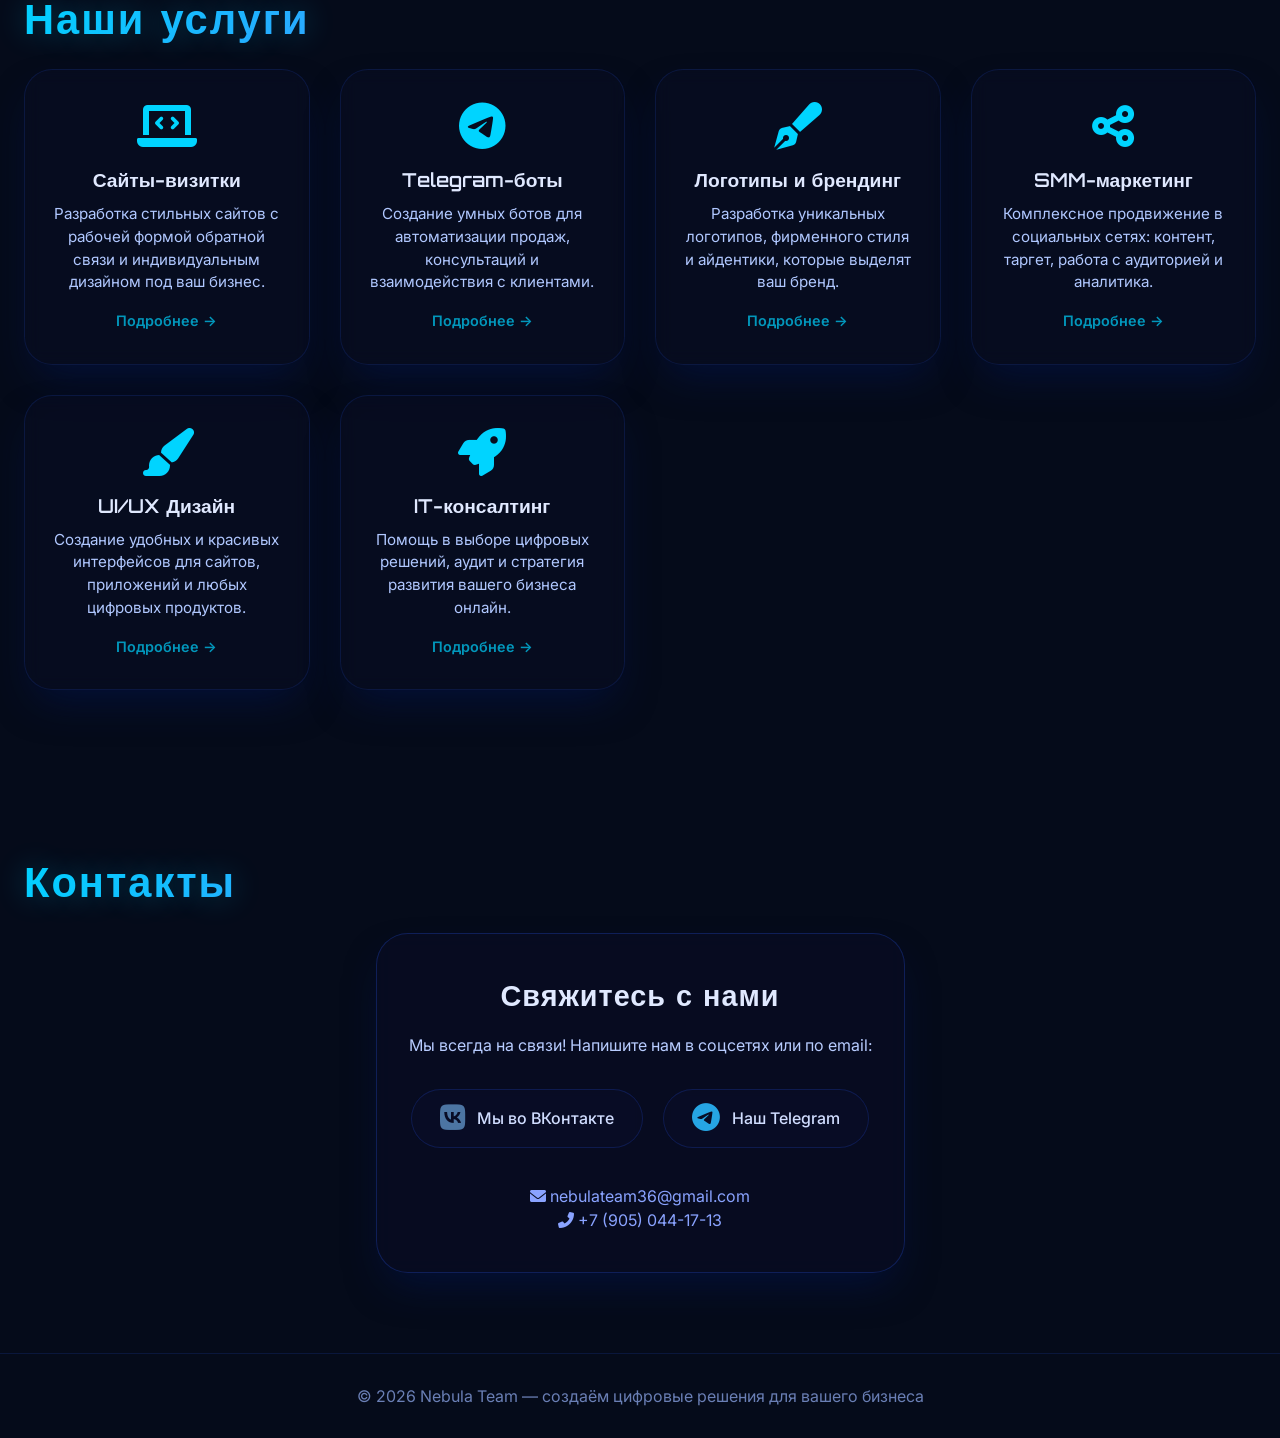
==== commit a5ac4f27: "Update index.html" ====
--- a/index.html
+++ b/index.html
@@ -1,6 +1,7 @@
 <!DOCTYPE html>
 <html lang="ru">
 <head>
+    <meta name="google-site-verification" content="OUzgle-nrK6wwxbK2vYzym5A65etgGPjcfLJMuXwtPs" />
     <!-- Название вкладки в браузере и главный заголовок для поиска -->
 <title>Nebula Team — Разработка сайтов, ботов и дизайн</title>
 
